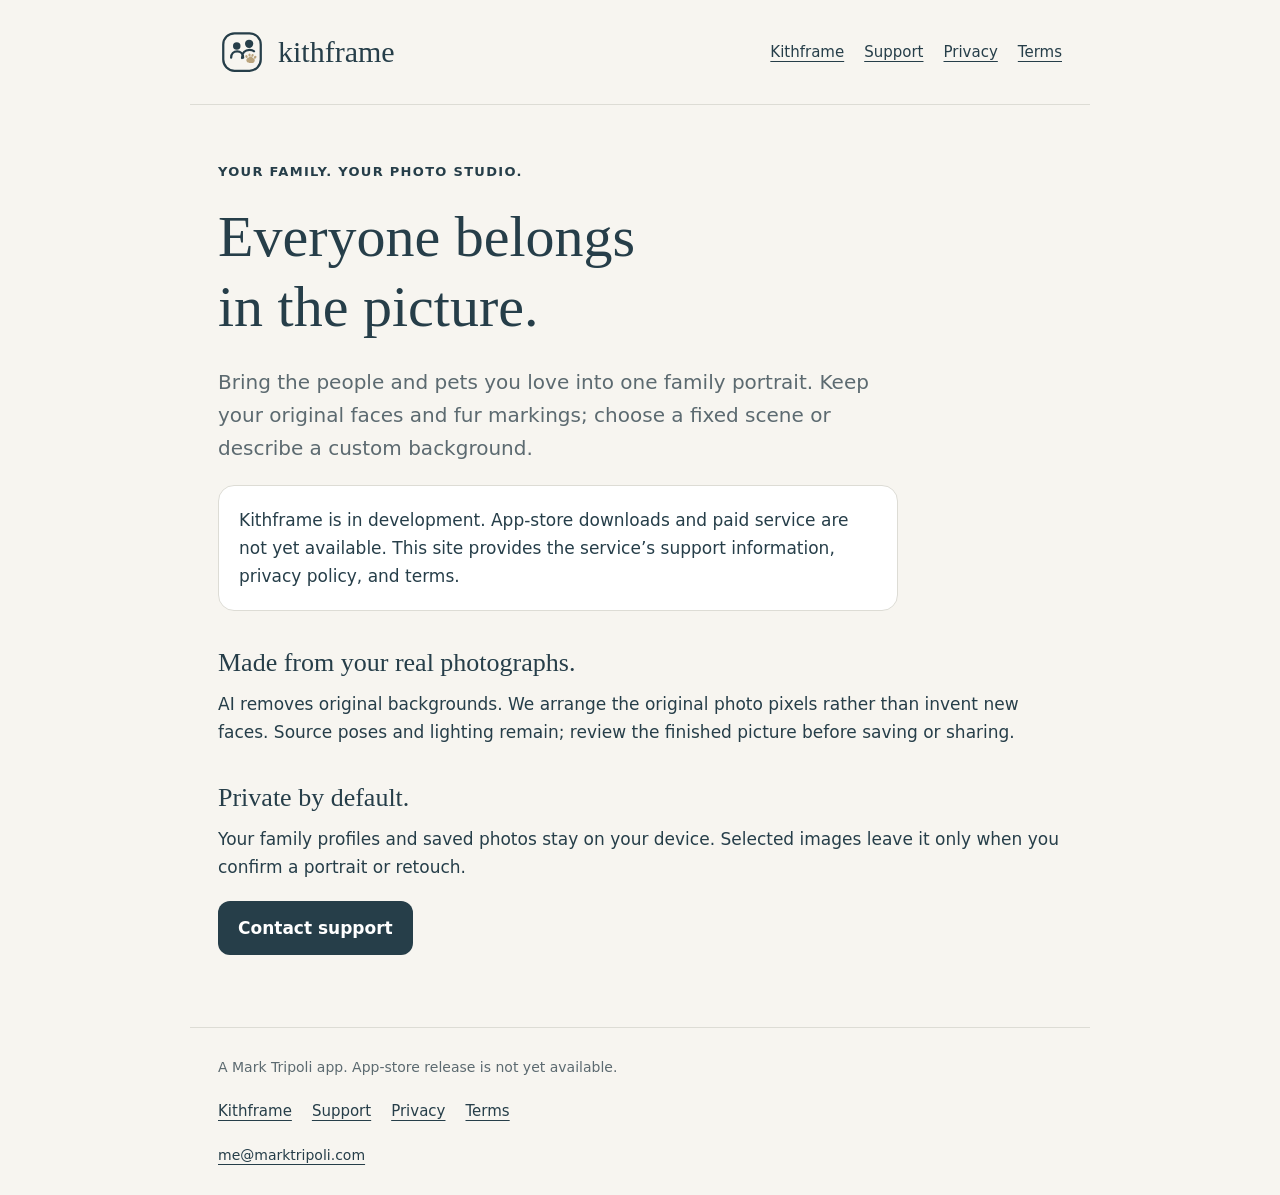
==== index.html @ 2bb94a82 "feat: publish Kithframe support and service policies" ====
<!doctype html>
<html lang="en"><head><meta charset="utf-8"><meta name="viewport" content="width=device-width,initial-scale=1"><meta name="description" content="Kithframe family photo studio — support, privacy and terms."><title>Family photo studio · Kithframe</title><link rel="canonical" href="https://marktripoli.github.io/kithframe-site/index.html"><link rel="icon" type="image/svg+xml" href="logo.svg"><link rel="stylesheet" href="styles.css"></head>
<body><a class="skip" href="#content">Skip to content</a><header><a class="brand" href="index.html"><img src="logo.svg" width="48" height="48" alt=""><span>kithframe</span></a><nav aria-label="Main"><a href="index.html">Kithframe</a><a href="support.html">Support</a><a href="privacy.html">Privacy</a><a href="terms.html">Terms</a></nav></header><main id="content"><p class="eyebrow">Your family. Your photo studio.</p><h1>Everyone belongs<br>in the picture.</h1><p class="intro">Bring the people and pets you love into one family portrait. Keep your original faces and fur markings; choose a fixed scene or describe a custom background.</p><p class="notice">Kithframe is in development. App-store downloads and paid service are not yet available. This site provides the service’s support information, privacy policy, and terms.</p><h2>Made from your real photographs.</h2><p>AI removes original backgrounds. We arrange the original photo pixels rather than invent new faces. Source poses and lighting remain; review the finished picture before saving or sharing.</p><h2>Private by default.</h2><p>Your family profiles and saved photos stay on your device. Selected images leave it only when you confirm a portrait or retouch.</p><a class="contact" href="mailto:me@marktripoli.com?subject=Kithframe%20support">Contact support</a></main><footer><p>A Mark Tripoli app. App-store release is not yet available.</p><nav aria-label="Footer"><a href="index.html">Kithframe</a><a href="support.html">Support</a><a href="privacy.html">Privacy</a><a href="terms.html">Terms</a></nav><a href="mailto:me@marktripoli.com?subject=Kithframe%20support">me@marktripoli.com</a></footer></body></html>
---- styles.css ----
:root{color-scheme:light;--ink:#263E49;--background:#F7F5F0;--line:#DDDCD5;--muted:#5C6A70}*{box-sizing:border-box}body{margin:0;background:var(--background);color:var(--ink);font:17px/1.65 system-ui,sans-serif}a{color:var(--ink);text-underline-offset:4px}a:focus-visible{outline:3px solid var(--ink);outline-offset:5px}header,main,footer{max-width:900px;margin:auto;padding:28px}header{display:flex;align-items:center;justify-content:space-between;gap:24px;border-bottom:1px solid var(--line)}.brand{display:flex;align-items:center;gap:12px;text-decoration:none;font:30px/1.2 Georgia,serif}nav{display:flex;gap:20px;flex-wrap:wrap}nav a{font-size:15px}main{padding-top:56px;padding-bottom:72px}h1,h2{font-family:Georgia,serif;font-weight:400;line-height:1.2}h1{font-size:clamp(36px,6vw,58px);margin:0 0 24px}h2{font-size:26px;margin:36px 0 12px}p{margin:0 0 20px}.intro{font-size:20px;color:var(--muted);max-width:680px}.eyebrow{text-transform:uppercase;font-size:13px;font-weight:650;letter-spacing:.1em}.notice{padding:20px;border:1px solid var(--line);border-radius:16px;background:#FFFFFF;max-width:680px}.contact{display:inline-block;padding:13px 20px;border-radius:12px;background:var(--ink);color:#FFFFFF;text-decoration:none;font-weight:600}footer{border-top:1px solid var(--line);color:var(--muted);font-size:14px}footer nav{margin-bottom:20px}.skip{position:absolute;left:20px;top:-100px;background:#FFFFFF;padding:10px}.skip:focus{top:10px}@media(max-width:640px){header{align-items:flex-start;flex-direction:column;padding:22px}header nav{gap:18px}main,footer{padding-left:24px;padding-right:24px}main{padding-top:38px}h2{font-size:24px}.intro{font-size:18px}}
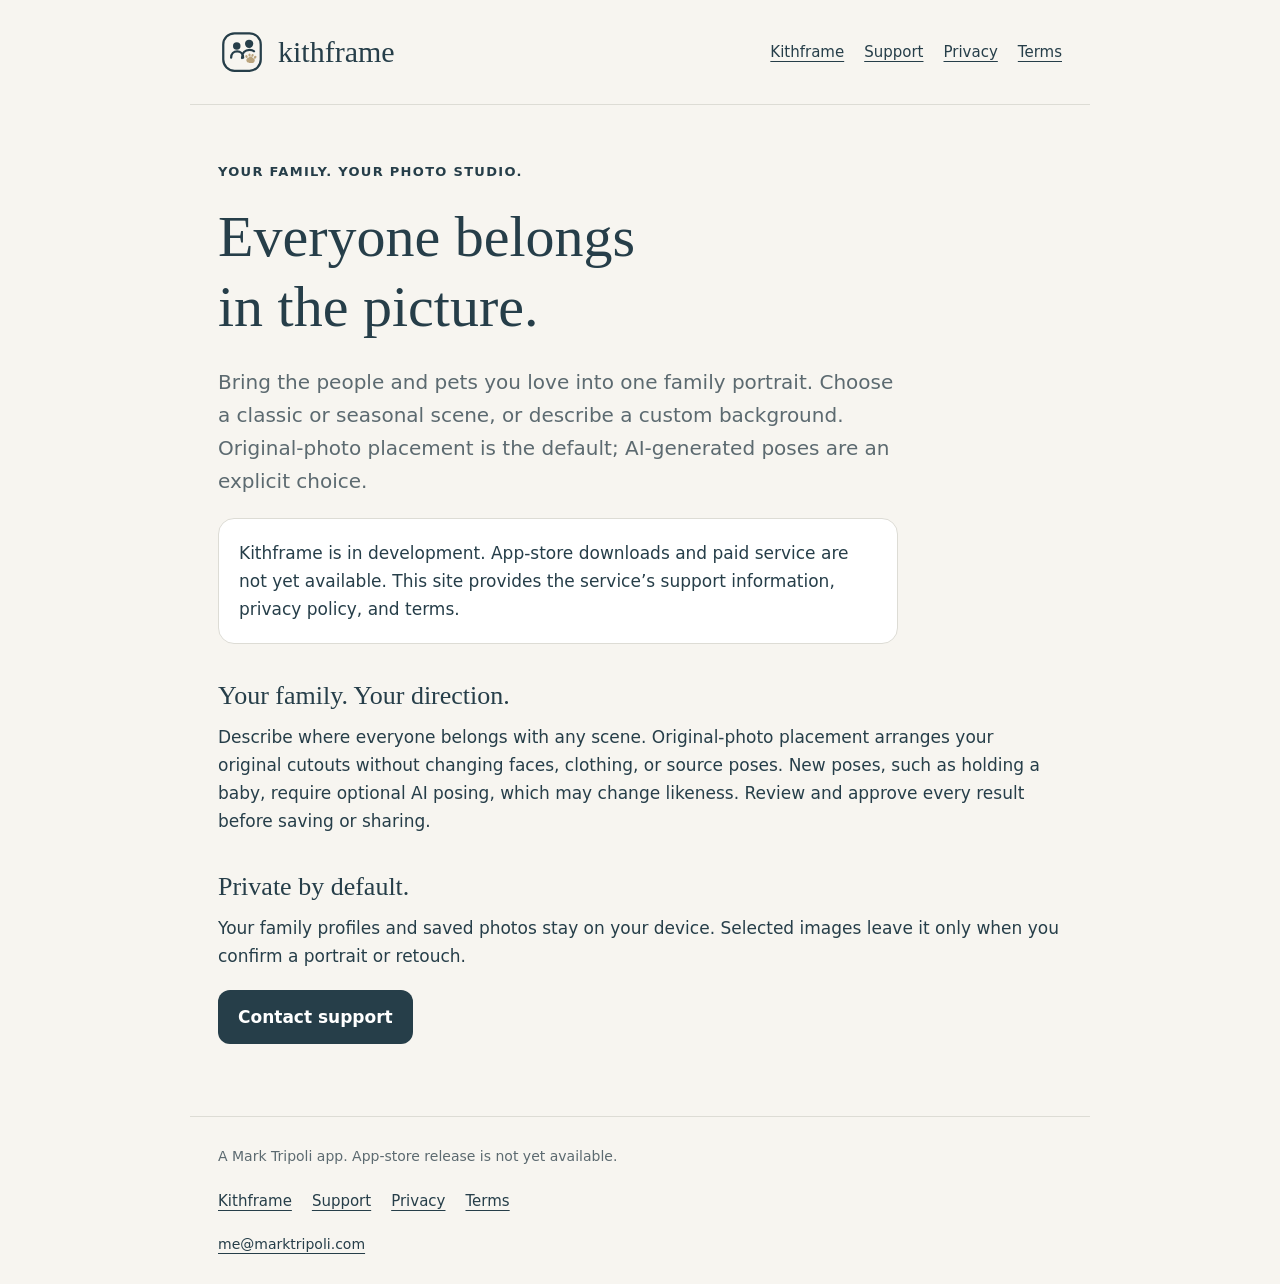
==== commit 5c3d9144: "docs: explain family arrangement and optional AI posing" ====
--- a/index.html
+++ b/index.html
@@ -1,3 +1,3 @@
 <!doctype html>
 <html lang="en"><head><meta charset="utf-8"><meta name="viewport" content="width=device-width,initial-scale=1"><meta name="description" content="Kithframe family photo studio — support, privacy and terms."><title>Family photo studio · Kithframe</title><link rel="canonical" href="https://marktripoli.github.io/kithframe-site/index.html"><link rel="icon" type="image/svg+xml" href="logo.svg"><link rel="stylesheet" href="styles.css"></head>
-<body><a class="skip" href="#content">Skip to content</a><header><a class="brand" href="index.html"><img src="logo.svg" width="48" height="48" alt=""><span>kithframe</span></a><nav aria-label="Main"><a href="index.html">Kithframe</a><a href="support.html">Support</a><a href="privacy.html">Privacy</a><a href="terms.html">Terms</a></nav></header><main id="content"><p class="eyebrow">Your family. Your photo studio.</p><h1>Everyone belongs<br>in the picture.</h1><p class="intro">Bring the people and pets you love into one family portrait. Keep your original faces and fur markings; choose a fixed scene or describe a custom background.</p><p class="notice">Kithframe is in development. App-store downloads and paid service are not yet available. This site provides the service’s support information, privacy policy, and terms.</p><h2>Made from your real photographs.</h2><p>AI removes original backgrounds. We arrange the original photo pixels rather than invent new faces. Source poses and lighting remain; review the finished picture before saving or sharing.</p><h2>Private by default.</h2><p>Your family profiles and saved photos stay on your device. Selected images leave it only when you confirm a portrait or retouch.</p><a class="contact" href="mailto:me@marktripoli.com?subject=Kithframe%20support">Contact support</a></main><footer><p>A Mark Tripoli app. App-store release is not yet available.</p><nav aria-label="Footer"><a href="index.html">Kithframe</a><a href="support.html">Support</a><a href="privacy.html">Privacy</a><a href="terms.html">Terms</a></nav><a href="mailto:me@marktripoli.com?subject=Kithframe%20support">me@marktripoli.com</a></footer></body></html>
+<body><a class="skip" href="#content">Skip to content</a><header><a class="brand" href="index.html"><img src="logo.svg" width="48" height="48" alt=""><span>kithframe</span></a><nav aria-label="Main"><a href="index.html">Kithframe</a><a href="support.html">Support</a><a href="privacy.html">Privacy</a><a href="terms.html">Terms</a></nav></header><main id="content"><p class="eyebrow">Your family. Your photo studio.</p><h1>Everyone belongs<br>in the picture.</h1><p class="intro">Bring the people and pets you love into one family portrait. Choose a classic or seasonal scene, or describe a custom background. Original-photo placement is the default; AI-generated poses are an explicit choice.</p><p class="notice">Kithframe is in development. App-store downloads and paid service are not yet available. This site provides the service’s support information, privacy policy, and terms.</p><h2>Your family. Your direction.</h2><p>Describe where everyone belongs with any scene. Original-photo placement arranges your original cutouts without changing faces, clothing, or source poses. New poses, such as holding a baby, require optional AI posing, which may change likeness. Review and approve every result before saving or sharing.</p><h2>Private by default.</h2><p>Your family profiles and saved photos stay on your device. Selected images leave it only when you confirm a portrait or retouch.</p><a class="contact" href="mailto:me@marktripoli.com?subject=Kithframe%20support">Contact support</a></main><footer><p>A Mark Tripoli app. App-store release is not yet available.</p><nav aria-label="Footer"><a href="index.html">Kithframe</a><a href="support.html">Support</a><a href="privacy.html">Privacy</a><a href="terms.html">Terms</a></nav><a href="mailto:me@marktripoli.com?subject=Kithframe%20support">me@marktripoli.com</a></footer></body></html>
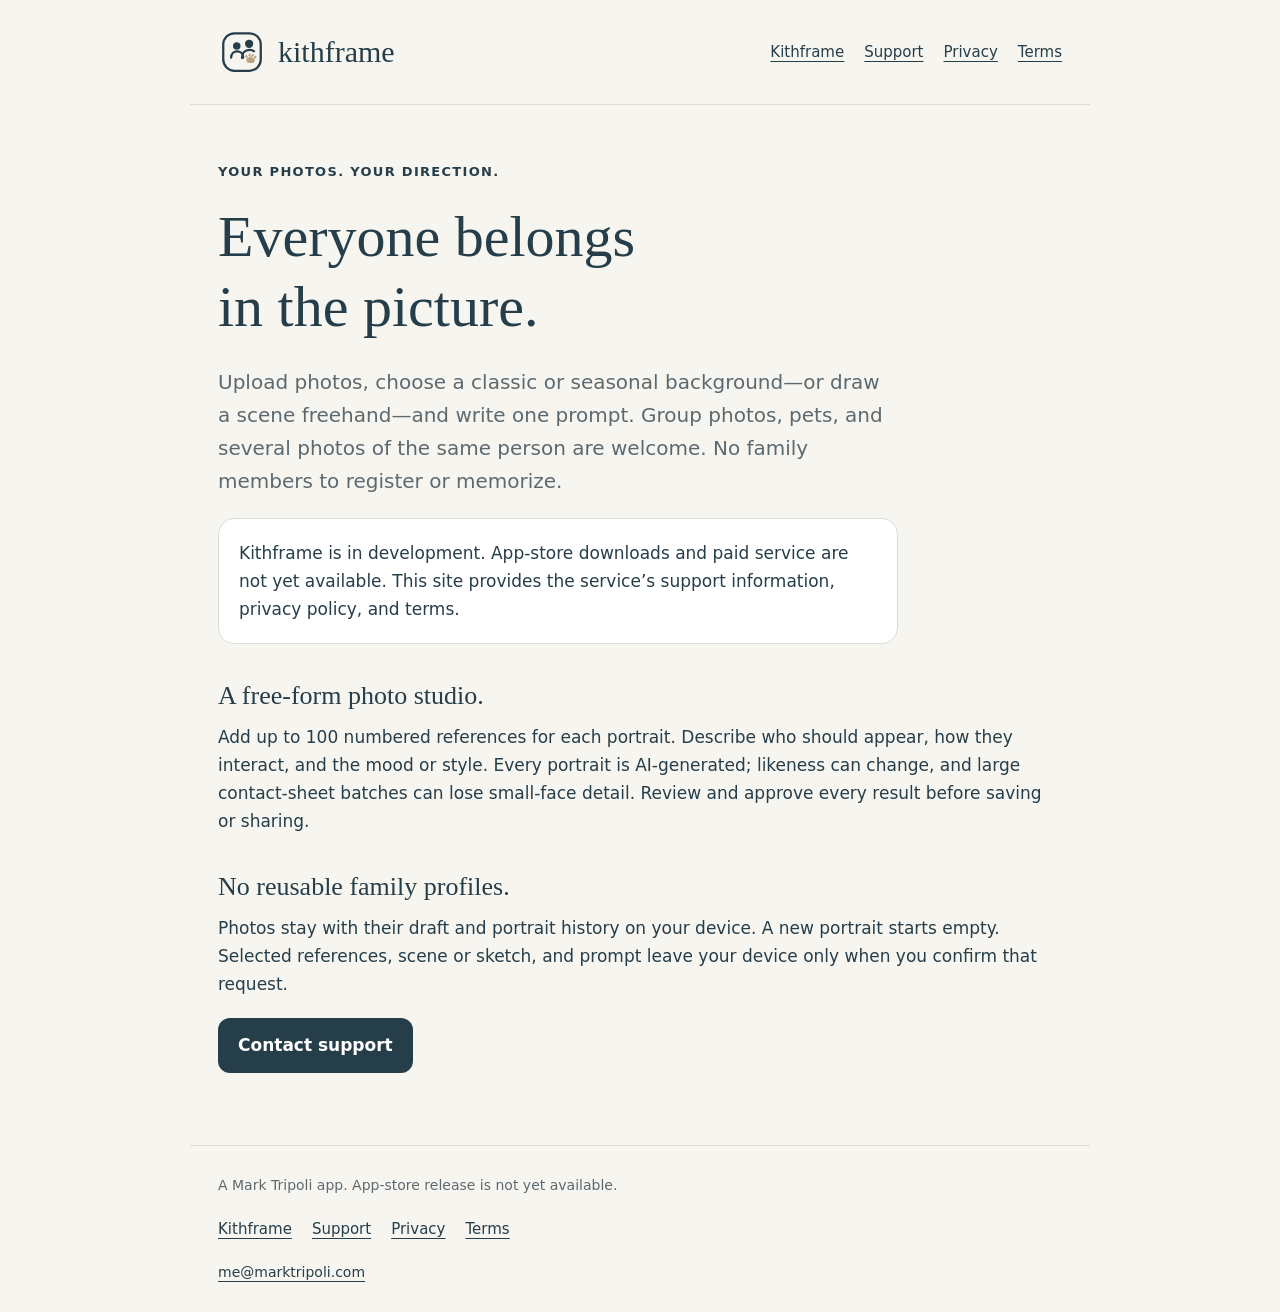
==== commit 221c6786: "docs: align policies with free-form portraits" ====
--- a/index.html
+++ b/index.html
@@ -1,3 +1,3 @@
 <!doctype html>
 <html lang="en"><head><meta charset="utf-8"><meta name="viewport" content="width=device-width,initial-scale=1"><meta name="description" content="Kithframe family photo studio — support, privacy and terms."><title>Family photo studio · Kithframe</title><link rel="canonical" href="https://marktripoli.github.io/kithframe-site/index.html"><link rel="icon" type="image/svg+xml" href="logo.svg"><link rel="stylesheet" href="styles.css"></head>
-<body><a class="skip" href="#content">Skip to content</a><header><a class="brand" href="index.html"><img src="logo.svg" width="48" height="48" alt=""><span>kithframe</span></a><nav aria-label="Main"><a href="index.html">Kithframe</a><a href="support.html">Support</a><a href="privacy.html">Privacy</a><a href="terms.html">Terms</a></nav></header><main id="content"><p class="eyebrow">Your family. Your photo studio.</p><h1>Everyone belongs<br>in the picture.</h1><p class="intro">Bring the people and pets you love into one family portrait. Choose a classic or seasonal scene, or describe a custom background. Original-photo placement is the default; AI-generated poses are an explicit choice.</p><p class="notice">Kithframe is in development. App-store downloads and paid service are not yet available. This site provides the service’s support information, privacy policy, and terms.</p><h2>Your family. Your direction.</h2><p>Describe where everyone belongs with any scene. Original-photo placement arranges your original cutouts without changing faces, clothing, or source poses. New poses, such as holding a baby, require optional AI posing, which may change likeness. Review and approve every result before saving or sharing.</p><h2>Private by default.</h2><p>Your family profiles and saved photos stay on your device. Selected images leave it only when you confirm a portrait or retouch.</p><a class="contact" href="mailto:me@marktripoli.com?subject=Kithframe%20support">Contact support</a></main><footer><p>A Mark Tripoli app. App-store release is not yet available.</p><nav aria-label="Footer"><a href="index.html">Kithframe</a><a href="support.html">Support</a><a href="privacy.html">Privacy</a><a href="terms.html">Terms</a></nav><a href="mailto:me@marktripoli.com?subject=Kithframe%20support">me@marktripoli.com</a></footer></body></html>
+<body><a class="skip" href="#content">Skip to content</a><header><a class="brand" href="index.html"><img src="logo.svg" width="48" height="48" alt=""><span>kithframe</span></a><nav aria-label="Main"><a href="index.html">Kithframe</a><a href="support.html">Support</a><a href="privacy.html">Privacy</a><a href="terms.html">Terms</a></nav></header><main id="content"><p class="eyebrow">Your photos. Your direction.</p><h1>Everyone belongs<br>in the picture.</h1><p class="intro">Upload photos, choose a classic or seasonal background—or draw a scene freehand—and write one prompt. Group photos, pets, and several photos of the same person are welcome. No family members to register or memorize.</p><p class="notice">Kithframe is in development. App-store downloads and paid service are not yet available. This site provides the service’s support information, privacy policy, and terms.</p><h2>A free-form photo studio.</h2><p>Add up to 100 numbered references for each portrait. Describe who should appear, how they interact, and the mood or style. Every portrait is AI-generated; likeness can change, and large contact-sheet batches can lose small-face detail. Review and approve every result before saving or sharing.</p><h2>No reusable family profiles.</h2><p>Photos stay with their draft and portrait history on your device. A new portrait starts empty. Selected references, scene or sketch, and prompt leave your device only when you confirm that request.</p><a class="contact" href="mailto:me@marktripoli.com?subject=Kithframe%20support">Contact support</a></main><footer><p>A Mark Tripoli app. App-store release is not yet available.</p><nav aria-label="Footer"><a href="index.html">Kithframe</a><a href="support.html">Support</a><a href="privacy.html">Privacy</a><a href="terms.html">Terms</a></nav><a href="mailto:me@marktripoli.com?subject=Kithframe%20support">me@marktripoli.com</a></footer></body></html>
